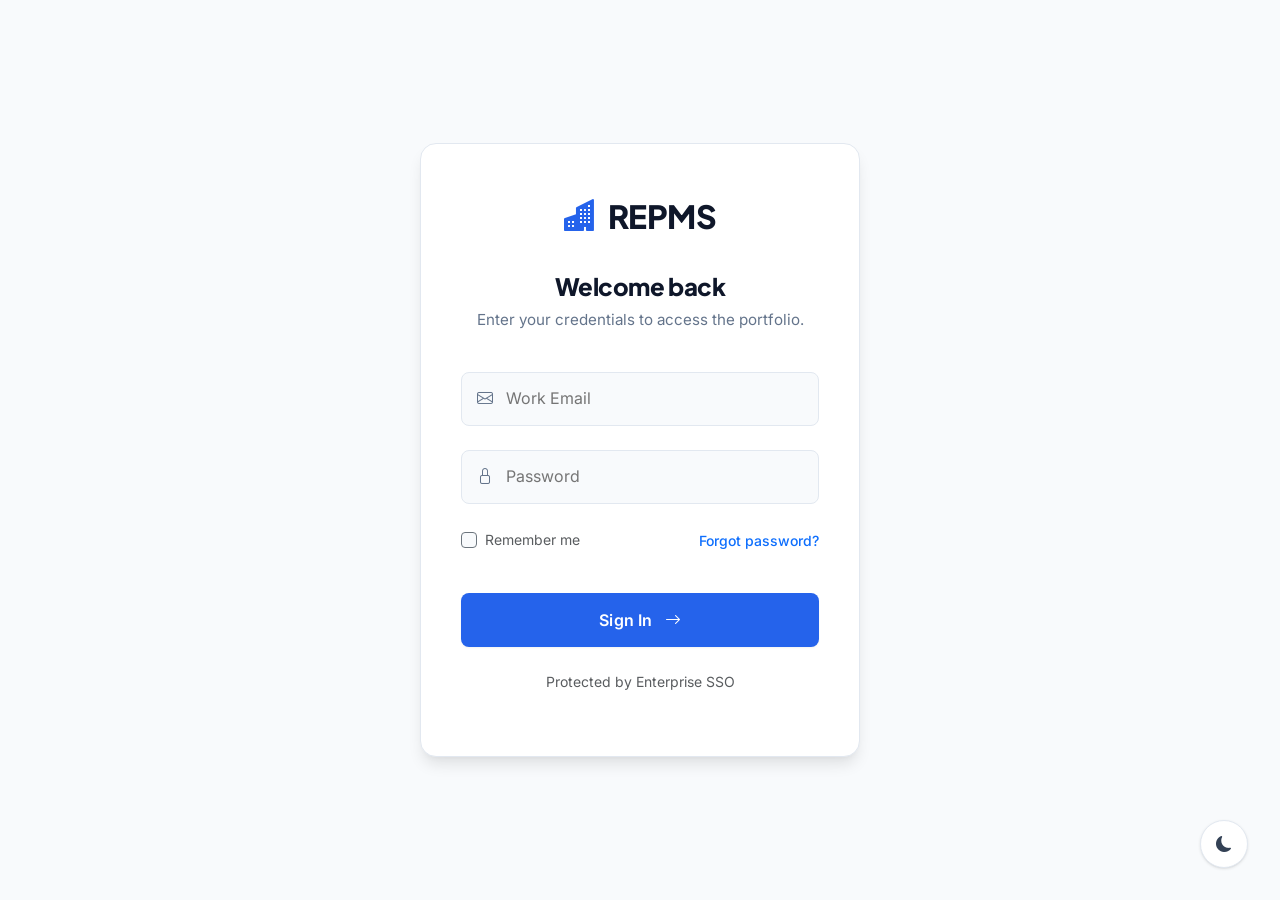
==== login.html @ b7d4f9e4 "feat:[Shourya] Adding my work for proffesional site the themes and dashboard with login" ====
<!DOCTYPE html>
<html lang="en" data-bs-theme="light">
<head>
  <meta charset="UTF-8">
  <meta name="viewport" content="width=device-width, initial-scale=1.0">
  <title>REPMS — Enterprise Login</title>
  <link href="https://cdn.jsdelivr.net/npm/bootstrap@5.3.3/dist/css/bootstrap.min.css" rel="stylesheet">
  <link href="https://cdn.jsdelivr.net/npm/bootstrap-icons@1.11.3/font/bootstrap-icons.min.css" rel="stylesheet">
  <link rel="stylesheet" href="./assets/css/main.css">
  <style>
    /* Scoped Premium Login Styles using Theme Variables */
    .page-login {
      min-height: 100vh;
      display: flex;
      align-items: center;
      justify-content: center;
      background-color: var(--color-bg-canvas);
    }

    .login-card {
      width: 100%;
      max-width: 440px;
      padding: 3rem 2.5rem;
      background-color: var(--color-bg-surface);
      border: 1px solid var(--color-border-card);
      border-radius: 16px;
      box-shadow: var(--shadow-elevation-hover);
      animation: formEnter 0.6s cubic-bezier(0.16, 1, 0.3, 1) forwards;
      opacity: 0;
      transform: translateY(20px);
    }

    @keyframes formEnter {
      to {
        opacity: 1;
        transform: translateY(0);
      }
    }

    .login-brand {
      display: flex;
      align-items: center;
      justify-content: center;
      gap: 0.75rem;
      margin-bottom: 2rem;
      color: var(--color-brand-primary);
    }

    .login-brand i {
      font-size: 2rem;
    }

    .login-title {
      font-weight: 800;
      letter-spacing: -0.02em;
      text-align: center;
      margin-bottom: 0.5rem;
      color: var(--color-text-heading);
    }

    .login-subtitle {
      color: var(--color-text-muted);
      text-align: center;
      margin-bottom: 2.5rem;
      font-size: 0.95rem;
    }

    .premium-input-group {
      position: relative;
      margin-bottom: 1.5rem;
    }

    .premium-input-group i {
      position: absolute;
      left: 1rem;
      top: 50%;
      transform: translateY(-50%);
      color: var(--color-text-muted);
      transition: color 0.3s;
    }

    .premium-input {
      width: 100%;
      background-color: var(--color-bg-canvas);
      border: 1px solid var(--color-border-card);
      border-radius: 8px;
      padding: 0.875rem 1rem 0.875rem 2.75rem;
      color: var(--color-text-main);
      transition: all 0.2s ease;
    }

    .premium-input:focus {
      outline: none;
      border-color: var(--color-brand-primary);
      box-shadow: 0 0 0 3px rgba(37, 99, 235, 0.1);
    }

    .premium-input:focus + i {
      color: var(--color-brand-primary);
    }

    .login-btn {
      width: 100%;
      padding: 0.875rem;
      border-radius: 8px;
      font-weight: 600;
      letter-spacing: 0.01em;
      margin-top: 1rem;
    }

    .theme-toggle-fixed {
      position: fixed;
      bottom: 2rem;
      right: 2rem;
      width: 48px;
      height: 48px;
      border-radius: 50%;
      background-color: var(--color-bg-surface);
      border: 1px solid var(--color-border-card);
      color: var(--color-text-main);
      display: flex;
      align-items: center;
      justify-content: center;
      cursor: pointer;
      transition: all 0.2s;
      box-shadow: var(--shadow-elevation);
    }
    
    .theme-toggle-fixed:hover {
      background-color: var(--color-bg-surface-hover);
      color: var(--color-text-heading);
      transform: scale(1.05);
    }
  </style>
</head>
<body class="page-login">

  <div class="login-card">
    <div class="login-brand">
      <i class="bi bi-buildings-fill"></i>
      <h2 class="mb-0" style="font-family: var(--font-heading); font-weight: 800; letter-spacing: -0.02em;">REPMS</h2>
    </div>
    
    <h3 class="login-title h4">Welcome back</h3>
    <p class="login-subtitle">Enter your credentials to access the portfolio.</p>

    <form action="index.html">
      <div class="premium-input-group">
        <input type="email" class="premium-input" placeholder="Work Email" required>
        <i class="bi bi-envelope"></i>
      </div>
      
      <div class="premium-input-group">
        <input type="password" class="premium-input" placeholder="Password" required>
        <i class="bi bi-lock"></i>
      </div>
      
      <div class="d-flex justify-content-between align-items-center mb-4">
        <div class="form-check">
          <input class="form-check-input border-secondary" type="checkbox" id="rememberMe">
          <label class="form-check-label text-muted small" for="rememberMe">
            Remember me
          </label>
        </div>
        <a href="#" class="text-primary small text-decoration-none fw-medium">Forgot password?</a>
      </div>

      <button type="submit" class="btn btn-primary login-btn">
        Sign In <i class="bi bi-arrow-right ms-2"></i>
      </button>
    </form>
    
    <div class="text-center mt-4">
      <p class="text-muted small">Protected by Enterprise SSO</p>
    </div>
  </div>

  <button class="theme-toggle-fixed" onclick="toggleTheme()" id="themeToggleBtn" aria-label="Toggle theme">
    <i class="bi bi-moon-fill" id="themeIcon"></i>
  </button>

  <script>
    // Initialize theme from localStorage or default to light
    const getStoredTheme = () => localStorage.getItem('theme') || 'light';
    const setStoredTheme = theme => localStorage.setItem('theme', theme);

    const setTheme = theme => {
      document.documentElement.setAttribute('data-bs-theme', theme);
      const icon = document.getElementById('themeIcon');
      if (theme === 'dark') {
        icon.classList.remove('bi-moon-fill');
        icon.classList.add('bi-sun-fill');
      } else {
        icon.classList.remove('bi-sun-fill');
        icon.classList.add('bi-moon-fill');
      }
    }

    // Set initial theme
    setTheme(getStoredTheme());

    function toggleTheme() {
      const currentTheme = document.documentElement.getAttribute('data-bs-theme');
      const newTheme = currentTheme === 'light' ? 'dark' : 'light';
      setTheme(newTheme);
      setStoredTheme(newTheme);
    }
  </script>
</body>
</html>
---- assets/css/main.css ----
/* Google Fonts */
@import url('https://fonts.googleapis.com/css2?family=Inter:wght@300;400;500;600;700&family=JetBrains+Mono:wght@400;500;600&family=Plus+Jakarta+Sans:wght@500;600;700;800&display=swap');

/* Layer 1: Tokens */
@import './tokens/primitives.css';
@import './tokens/semantic.css';

/* Layer 2: Base */
@import './base/reset.css';
@import './base/layout.css';

/* Layer 3: Shared Components */
@import './components/buttons.css';
@import './components/cards.css';
@import './components/badges.css';

/* Layer 4: Scoped Page Styles */
@import './pages/dashboard.css';
@import './pages/portfolio.css';
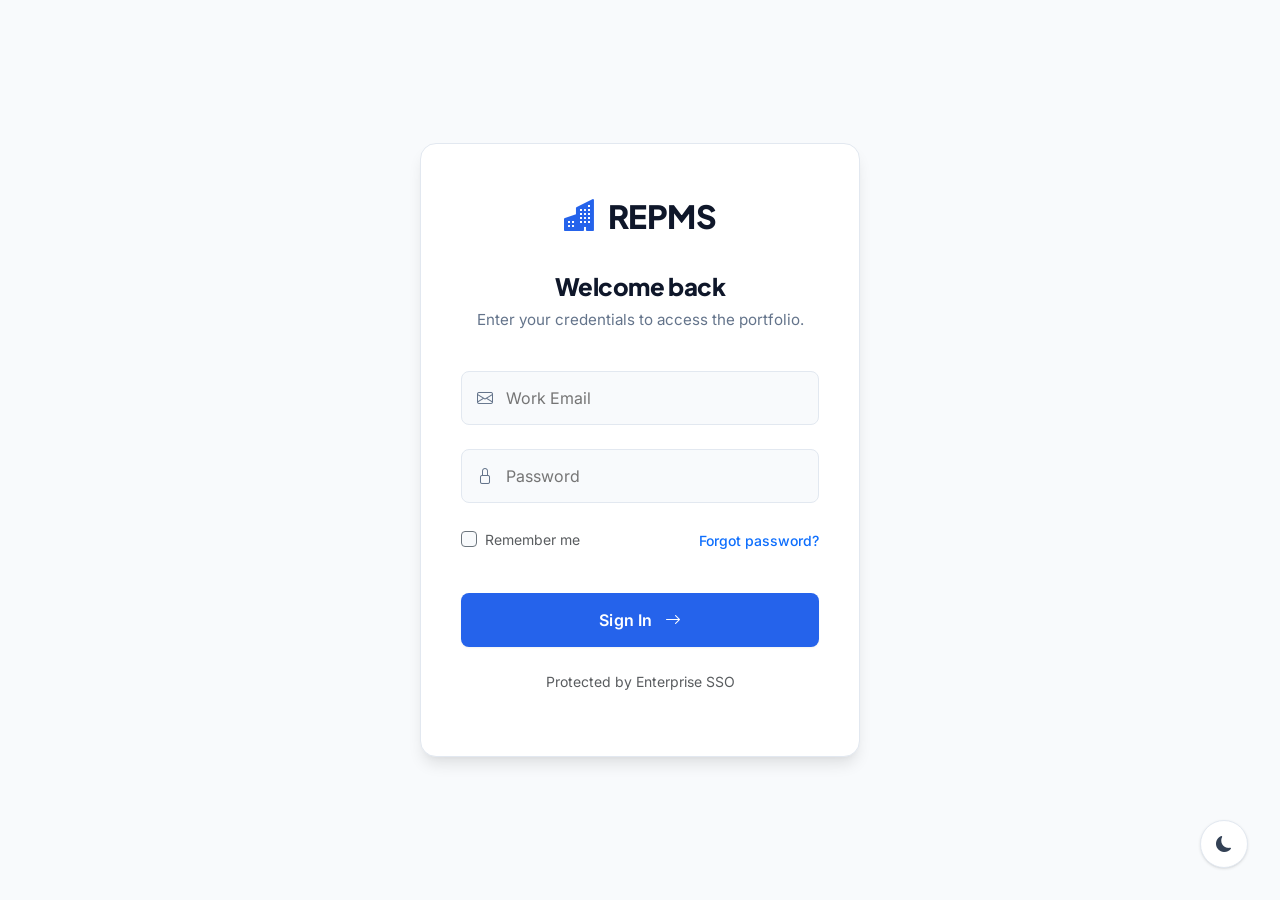
==== commit c8b358b3: "Adding the commited files for Backend" ====
--- a/login.html
+++ b/login.html
@@ -144,14 +144,14 @@
     <h3 class="login-title h4">Welcome back</h3>
     <p class="login-subtitle">Enter your credentials to access the portfolio.</p>
 
-    <form action="index.html">
+    <form id="loginForm" action="index.html">
       <div class="premium-input-group">
-        <input type="email" class="premium-input" placeholder="Work Email" required>
+        <input type="email" id="loginEmail" class="premium-input" placeholder="Work Email" required>
         <i class="bi bi-envelope"></i>
       </div>
       
       <div class="premium-input-group">
-        <input type="password" class="premium-input" placeholder="Password" required>
+        <input type="password" id="loginPassword" class="premium-input" placeholder="Password" required>
         <i class="bi bi-lock"></i>
       </div>
       
@@ -175,36 +175,12 @@
     </div>
   </div>
 
-  <button class="theme-toggle-fixed" onclick="toggleTheme()" id="themeToggleBtn" aria-label="Toggle theme">
-    <i class="bi bi-moon-fill" id="themeIcon"></i>
+  <button class="theme-toggle-fixed theme-toggle-btn" id="themeToggleBtn" aria-label="Toggle theme">
+    <i class="bi bi-moon-fill theme-icon" id="themeIcon"></i>
   </button>
 
-  <script>
-    // Initialize theme from localStorage or default to light
-    const getStoredTheme = () => localStorage.getItem('theme') || 'light';
-    const setStoredTheme = theme => localStorage.setItem('theme', theme);
-
-    const setTheme = theme => {
-      document.documentElement.setAttribute('data-bs-theme', theme);
-      const icon = document.getElementById('themeIcon');
-      if (theme === 'dark') {
-        icon.classList.remove('bi-moon-fill');
-        icon.classList.add('bi-sun-fill');
-      } else {
-        icon.classList.remove('bi-sun-fill');
-        icon.classList.add('bi-moon-fill');
-      }
-    }
-
-    // Set initial theme
-    setTheme(getStoredTheme());
-
-    function toggleTheme() {
-      const currentTheme = document.documentElement.getAttribute('data-bs-theme');
-      const newTheme = currentTheme === 'light' ? 'dark' : 'light';
-      setTheme(newTheme);
-      setStoredTheme(newTheme);
-    }
-  </script>
+  <script src="https://cdn.jsdelivr.net/npm/bootstrap@5.3.3/dist/js/bootstrap.bundle.min.js"></script>
+  <script src="./assets/js/store.js"></script>
+  <script src="./assets/js/shell.js"></script>
 </body>
 </html>
--- a/assets/css/main.css
+++ b/assets/css/main.css
@@ -13,7 +13,16 @@
 @import './components/buttons.css';
 @import './components/cards.css';
 @import './components/badges.css';
+@import './components/tables.css';
+@import './components/forms.css';
+@import './components/progress.css';
+@import './components/timeline.css';
+@import './components/filters.css';
 
 /* Layer 4: Scoped Page Styles */
 @import './pages/dashboard.css';
 @import './pages/portfolio.css';
+@import './pages/tenants.css';
+@import './pages/leases.css';
+@import './pages/leasing.css';
+@import './pages/analytics.css';
